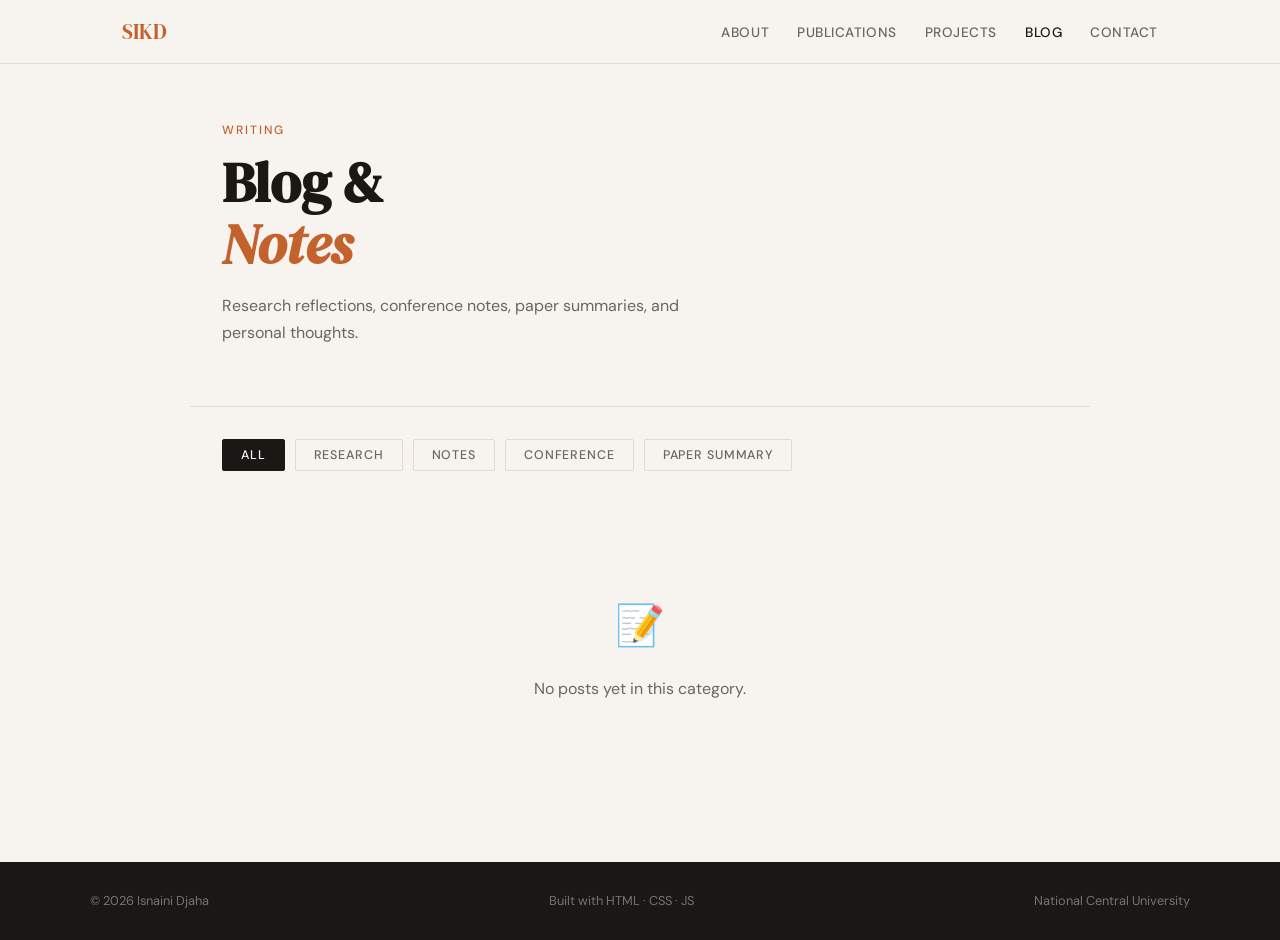
==== blog.html @ beffcacf "Add files via upload" ====
<!DOCTYPE html>
<html lang="en">
<head>
  <meta charset="UTF-8"/>
  <meta name="viewport" content="width=device-width, initial-scale=1.0"/>
  <title>Blog & Notes — Isnaini Djaha</title>
  <link href="https://fonts.googleapis.com/css2?family=DM+Serif+Display:ital@0;1&family=DM+Sans:wght@300;400;500&display=swap" rel="stylesheet"/>
  <style>
    :root {
      --cream: #F7F4EF;
      --ink: #1A1814;
      --muted: #6B6560;
      --accent: #C4622D;
      --accent2: #2D5FA8;
      --border: #E0DAD2;
      --card-bg: #FFFFFF;
      --alt-bg: #F0EBE3;
      --serif: 'DM Serif Display', Georgia, serif;
      --sans: 'DM Sans', sans-serif;
      --max-w: 900px;
    }
    *, *::before, *::after { box-sizing: border-box; margin: 0; padding: 0; }
    html { scroll-behavior: smooth; }
    body { font-family: var(--sans); background: var(--cream); color: var(--ink); line-height: 1.7; }

    /* NAV */
    nav {
      position: fixed; top: 0; left: 0; right: 0; z-index: 100;
      background: rgba(247,244,239,0.92); backdrop-filter: blur(10px);
      border-bottom: 1px solid var(--border); height: 64px;
    }
    .nav-inner {
      max-width: 1100px; margin: 0 auto; padding: 0 32px;
      height: 100%; display: flex; align-items: center; justify-content: space-between;
    }
    .nav-logo { font-family: var(--serif); font-size: 1.3rem; color: var(--accent); text-decoration: none; }
    .nav-links { display: flex; gap: 28px; list-style: none; }
    .nav-links a { font-size: 0.85rem; font-weight: 500; letter-spacing: 0.04em; text-transform: uppercase; color: var(--muted); text-decoration: none; transition: color 0.2s; }
    .nav-links a:hover, .nav-links a.active { color: var(--ink); }

    /* HEADER */
    .page-header {
      padding: 120px 32px 60px;
      max-width: var(--max-w); margin: 0 auto;
      border-bottom: 1px solid var(--border);
    }
    .page-label { font-size: 0.75rem; letter-spacing: 0.16em; text-transform: uppercase; color: var(--accent); font-weight: 500; margin-bottom: 12px; }
    .page-title { font-family: var(--serif); font-size: clamp(2.2rem, 5vw, 3.5rem); line-height: 1.1; margin-bottom: 16px; }
    .page-title em { font-style: italic; color: var(--accent); }
    .page-desc { color: var(--muted); font-size: 1rem; max-width: 500px; }

    /* FILTERS */
    .filters {
      max-width: var(--max-w); margin: 0 auto;
      padding: 32px 32px 0;
      display: flex; gap: 10px; flex-wrap: wrap;
    }
    .filter-btn {
      padding: 7px 18px; border-radius: 2px;
      border: 1.5px solid var(--border);
      background: transparent; cursor: pointer;
      font-family: var(--sans); font-size: 0.78rem;
      font-weight: 500; letter-spacing: 0.07em;
      text-transform: uppercase; color: var(--muted);
      transition: all 0.2s;
    }
    .filter-btn:hover { border-color: var(--ink); color: var(--ink); }
    .filter-btn.active { background: var(--ink); color: var(--cream); border-color: var(--ink); }

    /* POSTS */
    .posts-container { max-width: var(--max-w); margin: 0 auto; padding: 40px 32px 80px; }
    .empty-state { text-align: center; padding: 80px 0; color: var(--muted); font-size: 1rem; }
    .empty-state span { font-size: 2.5rem; display: block; margin-bottom: 16px; }

    /* POST CARD */
    .post-card {
      border-bottom: 1px solid var(--border);
      padding: 36px 0;
      cursor: pointer;
      transition: all 0.2s;
    }
    .post-card:first-child { border-top: 1px solid var(--border); }
    .post-card:hover .post-title { color: var(--accent); }
    .post-meta { display: flex; align-items: center; gap: 16px; margin-bottom: 12px; }
    .post-category {
      font-size: 0.7rem; letter-spacing: 0.1em; text-transform: uppercase;
      padding: 3px 10px; border-radius: 2px; font-weight: 500;
    }
    .cat-research { background: #EAF0F8; color: var(--accent2); }
    .cat-notes { background: #FFF3EE; color: var(--accent); }
    .cat-conference { background: #F0F5EA; color: #3A7D2C; }
    .cat-paper { background: #F5F0FA; color: #6B35A8; }
    .post-date { font-size: 0.82rem; color: var(--muted); }
    .post-title { font-family: var(--serif); font-size: 1.4rem; margin-bottom: 10px; line-height: 1.3; transition: color 0.2s; }
    .post-excerpt { font-size: 0.92rem; color: var(--muted); line-height: 1.7; margin-bottom: 14px; display: -webkit-box; -webkit-line-clamp: 2; -webkit-box-orient: vertical; overflow: hidden; }
    .post-read-more { font-size: 0.8rem; font-weight: 500; letter-spacing: 0.06em; text-transform: uppercase; color: var(--accent); }

    /* FULL POST MODAL */
    .modal-overlay {
      display: none; position: fixed; inset: 0;
      background: rgba(26,24,20,0.6); z-index: 200;
      backdrop-filter: blur(4px);
      align-items: flex-start; justify-content: center;
      padding: 40px 20px; overflow-y: auto;
    }
    .modal-overlay.open { display: flex; }
    .modal {
      background: var(--cream); max-width: 720px; width: 100%;
      border-radius: 4px; padding: 52px;
      position: relative; margin: auto;
      animation: slideUp 0.3s ease;
    }
    @keyframes slideUp { from { opacity:0; transform: translateY(20px); } to { opacity:1; transform: translateY(0); } }
    .modal-close {
      position: absolute; top: 20px; right: 24px;
      background: none; border: none; font-size: 1.5rem;
      cursor: pointer; color: var(--muted); line-height: 1;
      transition: color 0.2s;
    }
    .modal-close:hover { color: var(--ink); }
    .modal-category { margin-bottom: 16px; }
    .modal-title { font-family: var(--serif); font-size: 2rem; line-height: 1.2; margin-bottom: 12px; }
    .modal-date { font-size: 0.85rem; color: var(--muted); margin-bottom: 32px; padding-bottom: 32px; border-bottom: 1px solid var(--border); }
    .modal-body { font-size: 1rem; line-height: 1.85; color: #2A2824; white-space: pre-wrap; }

    /* FOOTER */
    footer { background: var(--ink); color: rgba(255,255,255,0.4); padding: 28px 32px; }
    .footer-inner { max-width: 1100px; margin: 0 auto; display: flex; justify-content: space-between; font-size: 0.8rem; }

    @media (max-width: 640px) {
      .modal { padding: 32px 24px; }
      .nav-links { display: none; }
      .footer-inner { flex-direction: column; gap: 8px; }
    }
  </style>
</head>
<body>

  <nav>
    <div class="nav-inner">
      <a href="index.html" class="nav-logo">SIKD</a>
      <ul class="nav-links">
        <li><a href="index.html#about">About</a></li>
        <li><a href="index.html#publications">Publications</a></li>
        <li><a href="index.html#projects">Projects</a></li>
        <li><a href="blog.html" class="active">Blog</a></li>
        <li><a href="index.html#contact">Contact</a></li>
      </ul>
    </div>
  </nav>

  <div class="page-header">
    <div class="page-label">Writing</div>
    <h1 class="page-title">Blog &<br/><em>Notes</em></h1>
    <p class="page-desc">Research reflections, conference notes, paper summaries, and personal thoughts.</p>
  </div>

  <div class="filters" id="filters">
    <button class="filter-btn active" data-filter="all">All</button>
    <button class="filter-btn" data-filter="research">Research</button>
    <button class="filter-btn" data-filter="notes">Notes</button>
    <button class="filter-btn" data-filter="conference">Conference</button>
    <button class="filter-btn" data-filter="paper">Paper Summary</button>
  </div>

  <div class="posts-container" id="posts-container">
    <div class="empty-state" id="empty-state" style="display:none;">
      <span>📝</span>
      No posts yet in this category.
    </div>
  </div>

  <!-- MODAL -->
  <div class="modal-overlay" id="modal-overlay">
    <div class="modal" id="modal">
      <button class="modal-close" id="modal-close">×</button>
      <div class="modal-category" id="modal-category"></div>
      <h2 class="modal-title" id="modal-title"></h2>
      <div class="modal-date" id="modal-date"></div>
      <div class="modal-body" id="modal-body"></div>
    </div>
  </div>

  <footer>
    <div class="footer-inner">
      <span>© 2026 Isnaini Djaha</span>
      <span>Built with HTML · CSS · JS</span>
      <span>National Central University</span>
    </div>
  </footer>

  <script>
    // ── Category styling ──
    const catStyle = {
      research:   { label: 'Research',       cls: 'cat-research' },
      notes:      { label: 'Notes',          cls: 'cat-notes' },
      conference: { label: 'Conference',     cls: 'cat-conference' },
      paper:      { label: 'Paper Summary',  cls: 'cat-paper' },
    };

    // ── Load posts from posts.json (GitHub) or localStorage (local preview) ──
    let allPosts = [];
    let currentFilter = 'all';

    async function loadPosts() {
      // Try loading from posts.json first (GitHub hosted)
      try {
        const res = await fetch('posts.json');
        if (res.ok) {
          allPosts = await res.json();
        }
      } catch(e) {}

      // Merge with any localStorage posts (for local preview)
      const local = JSON.parse(localStorage.getItem('sikd_posts') || '[]');
      // Merge: local posts override/add to file posts
      local.forEach(lp => {
        if (!allPosts.find(p => p.id === lp.id)) allPosts.push(lp);
      });

      // Sort newest first
      allPosts.sort((a, b) => new Date(b.date) - new Date(a.date));
      renderPosts();
    }

    function renderPosts() {
      const container = document.getElementById('posts-container');
      const empty = document.getElementById('empty-state');
      const filtered = currentFilter === 'all'
        ? allPosts
        : allPosts.filter(p => p.category === currentFilter);

      // Clear existing cards (keep empty state)
      container.querySelectorAll('.post-card').forEach(c => c.remove());

      if (filtered.length === 0) {
        empty.style.display = 'block';
        return;
      }
      empty.style.display = 'none';

      filtered.forEach(post => {
        const card = document.createElement('div');
        card.className = 'post-card';
        const cat = catStyle[post.category] || catStyle.notes;
        const dateStr = new Date(post.date).toLocaleDateString('en-US', { year:'numeric', month:'long', day:'numeric' });
        card.innerHTML = `
          <div class="post-meta">
            <span class="post-category ${cat.cls}">${cat.label}</span>
            <span class="post-date">${dateStr}</span>
          </div>
          <h2 class="post-title">${post.title}</h2>
          <p class="post-excerpt">${post.content.substring(0, 200)}...</p>
          <span class="post-read-more">Read more →</span>
        `;
        card.addEventListener('click', () => openPost(post));
        container.appendChild(card);
      });
    }

    // ── Filters ──
    document.getElementById('filters').addEventListener('click', e => {
      if (!e.target.classList.contains('filter-btn')) return;
      document.querySelectorAll('.filter-btn').forEach(b => b.classList.remove('active'));
      e.target.classList.add('active');
      currentFilter = e.target.dataset.filter;
      renderPosts();
    });

    // ── Modal ──
    function openPost(post) {
      const cat = catStyle[post.category] || catStyle.notes;
      const dateStr = new Date(post.date).toLocaleDateString('en-US', { year:'numeric', month:'long', day:'numeric' });
      document.getElementById('modal-category').innerHTML = `<span class="post-category ${cat.cls}">${cat.label}</span>`;
      document.getElementById('modal-title').textContent = post.title;
      document.getElementById('modal-date').textContent = dateStr;
      document.getElementById('modal-body').textContent = post.content;
      document.getElementById('modal-overlay').classList.add('open');
      document.body.style.overflow = 'hidden';
    }

    document.getElementById('modal-close').addEventListener('click', closeModal);
    document.getElementById('modal-overlay').addEventListener('click', e => {
      if (e.target === document.getElementById('modal-overlay')) closeModal();
    });
    function closeModal() {
      document.getElementById('modal-overlay').classList.remove('open');
      document.body.style.overflow = '';
    }
    document.addEventListener('keydown', e => { if (e.key === 'Escape') closeModal(); });

    loadPosts();
  </script>
</body>
</html>
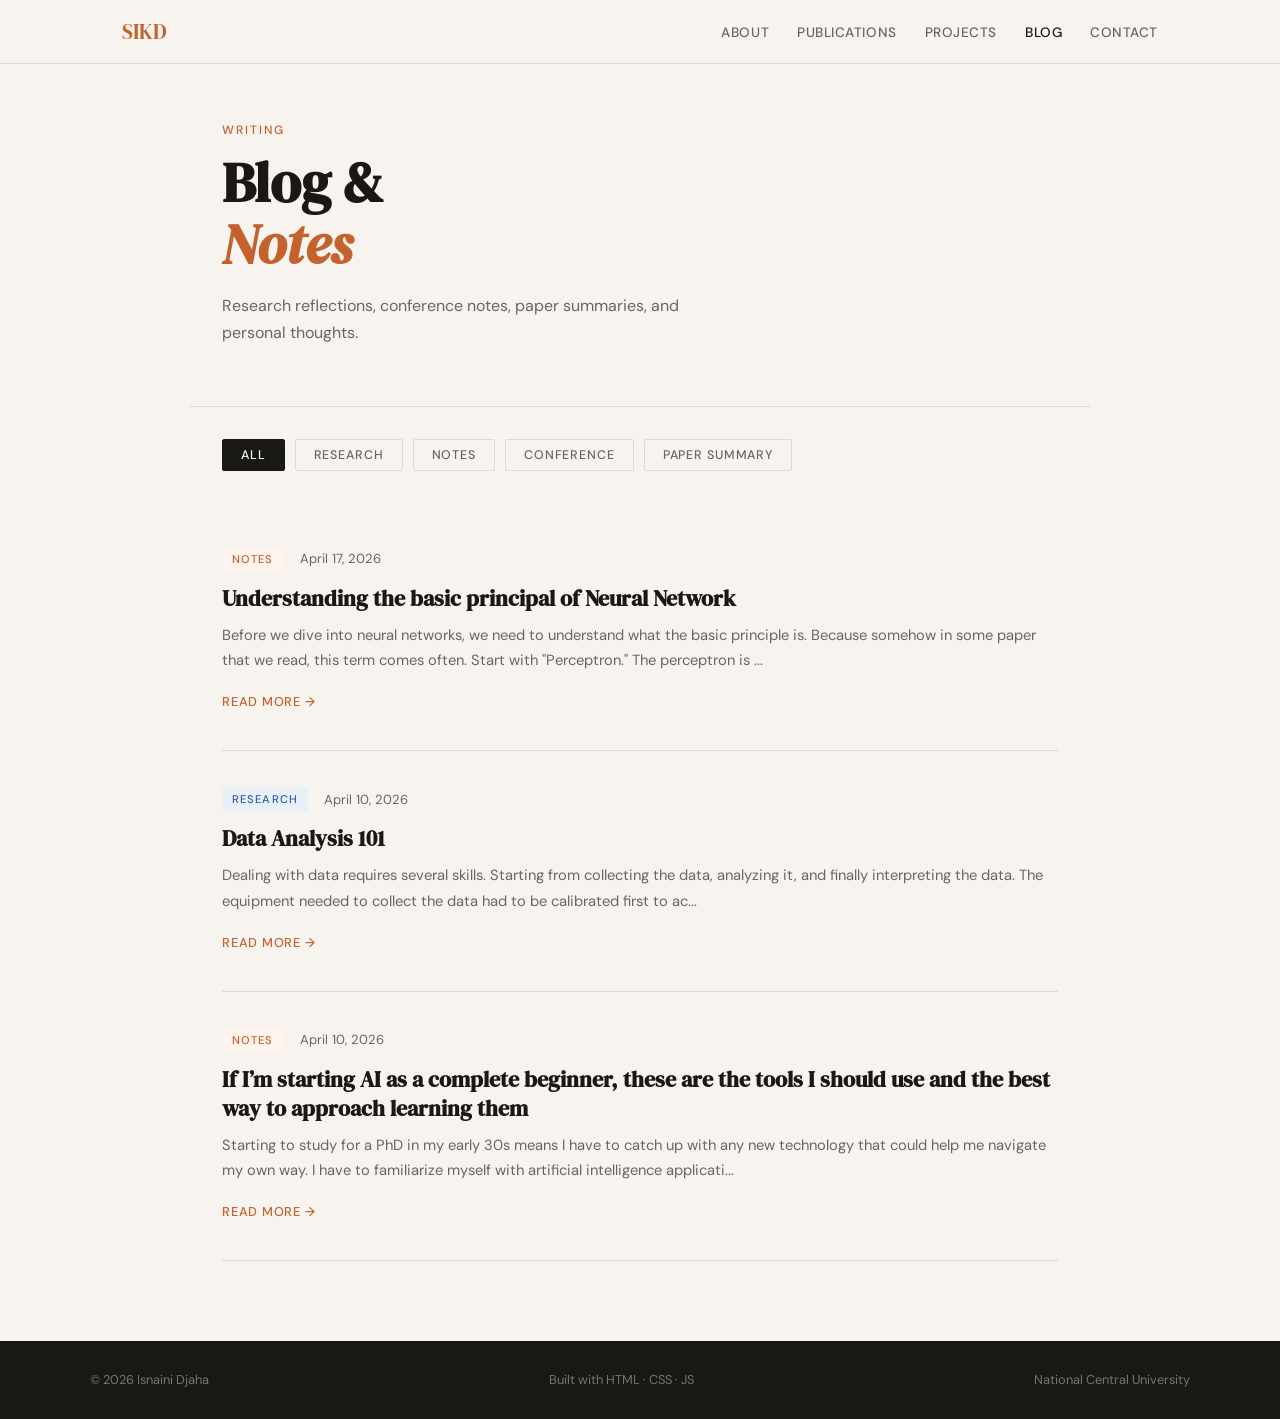
==== commit 5f5b5070: "Initial commit — portfolio site with blog Co-Authored-By: Claude Sonnet 4.6 <noreply@anthropic.com>" ====
--- a/blog.html
+++ b/blog.html
@@ -5,6 +5,14 @@
   <meta name="viewport" content="width=device-width, initial-scale=1.0"/>
   <title>Blog & Notes — Isnaini Djaha</title>
   <link href="https://fonts.googleapis.com/css2?family=DM+Serif+Display:ital@0;1&family=DM+Sans:wght@300;400;500&display=swap" rel="stylesheet"/>
+  <!-- Google tag (gtag.js) -->
+  <script async src="https://www.googletagmanager.com/gtag/js?id=G-DDK8HKDE6V"></script>
+  <script>
+    window.dataLayer = window.dataLayer || [];
+    function gtag(){dataLayer.push(arguments);}
+    gtag('js', new Date());
+    gtag('config', 'G-33BBJTZSKM');
+  </script>
   <style>
     :root {
       --cream: #F7F4EF;
@@ -121,7 +129,21 @@
     .modal-category { margin-bottom: 16px; }
     .modal-title { font-family: var(--serif); font-size: 2rem; line-height: 1.2; margin-bottom: 12px; }
     .modal-date { font-size: 0.85rem; color: var(--muted); margin-bottom: 32px; padding-bottom: 32px; border-bottom: 1px solid var(--border); }
-    .modal-body { font-size: 1rem; line-height: 1.85; color: #2A2824; white-space: pre-wrap; }
+    .modal-body { font-size: 1rem; line-height: 1.85; color: #2A2824; }
+    .modal-body p { margin-bottom: 16px; white-space: pre-wrap; }
+    .modal-body img {
+      max-width: 100%; border-radius: 4px;
+      margin: 20px 0; display: block;
+      box-shadow: 0 4px 20px rgba(0,0,0,0.1);
+    }
+    .post-link {
+      color: var(--accent2);
+      text-decoration: underline;
+      text-underline-offset: 3px;
+      word-break: break-all;
+      transition: color 0.2s;
+    }
+    .post-link:hover { color: var(--accent); }
 
     /* FOOTER */
     footer { background: var(--ink); color: rgba(255,255,255,0.4); padding: 28px 32px; }
@@ -198,22 +220,28 @@
       paper:      { label: 'Paper Summary',  cls: 'cat-paper' },
     };
 
-    // ── Load posts from posts.json (GitHub) or localStorage (local preview) ──
+    // ── Embedded posts (fallback for file:// and offline use) ──
+    const embeddedPosts = [{"id":"post_1776397547367","title":"Understanding the basic principal of Neural Network","category":"notes","date":"2026-04-17","content":"Before we dive into neural networks, we need to understand what the basic principle is. Because somehow in some paper that we read, this term comes often. \nStart with \"Perceptron.\" \nThe perceptron is the simplest form of a neural network, invented by Frank Rosenblatt in 1958. It is a single-layer binary classifier that mimics the single neuron. \nIt simply tells the neuron whether to make a yes or no decision. \n\nHow it works: it takes input (x₁, x₂, ..., xₙ); the input can be any raw data, table data, or image data; then it multiplies them by weights (w₁, w₂, ..., wₙ). Weights show how important the inputs are. Then adds a bias, passing the result through the activation function that acts as the threshold. \n\nSo the math can be as simple as\ny = (input x weight) + bias \n\nIf y>0, the output is 1 (yes)\nIf y < 0, the output is 0 (no).\n\nThis is very simple, but often our data are more complicated than this. Because a perceptron is only limited to solving only OR logic.\nIf we have more neurons that can be stacked together and learn more complex weights and have non-linear relationships, then we have a Multi-Layer Perceptron (MLP). \nMLP, just like a single perceptron, adds more input layers and has hidden layers. The breakthrough of MLP is that it can learn from past mistakes (errors) by backpropagating the error and distributing its weight around the computation in the hidden layer. The threshold (activation function) is also more nonlinear, like sigmoid or ReLU (Rectified Linear Unit), so they can learn the curved decision. \nSo, if the single perceptron is like a person trying to solve a problem, the MLP is like a team of people in an office. That is why it can be called deep learning. \n\nThe Artificial Neural Network (ANN), as we know, is basically just the umbrella term to explain the perceptron or multi-layer perceptron (MLP). Basically, the principal of ANN is the iterative process of\nForward pass - making a prediction\nLoss calculation—measure how wrong the prediction\nBackward pass - adjusting the weights to reduce the error\n\nUsually ANN is used for tabular data. Meanwhile, as we know the image data, we deal with pixel data; it's easier to process using spatial data. A Convolutional Neural Network (CNN) is designed for this. \nA convolution layer is designed to look at the pixels and use a kernel (as the filter) that slides across the image to detect features. \nThe next is pooling: it reduces the dimension of the data. \nThe structure of the CNN starts with several convolution (filter) and pooling layers and ends with a fully connected (MLP) layer to make the final decision. \n\nHow they connect to each other:\nA perceptron is a single neuron; if we combine them together, it makes a \"community\" neuron known as a Multi-Layer Perceptron (MLP). MLP, also known as Artificial Neural Network (ANN), has its flaw, which is that it is very computationally expensive for images because it tries to connect every pixel to every neuron. So CNNs were developed to be more efficient by using local receptive fields. Like we have the smarter way to \"see\" the data before processing it."},{"id":"post_1775806010053","title":"Data Analysis 101","category":"research","date":"2026-04-10","content":"Dealing with data requires several skills. Starting from collecting the data, analyzing it, and finally interpreting the data. The equipment needed to collect the data had to be calibrated first to acquire accurate results. Error analysis still needs to be performed to ensure the data's certainty. The method used to analyze the error, such as root mean square error (RMSE), calculates the percentage of error across all data obtained from the equipment.\nSecond, in data analysis several processes need to proceed before. data preprocessing, including data cleaning, or just simply move or convert the data into the required format. This process can't be underestimated. \nI think this process needed to be done correctly before further analysis. Depending on the software/tools where you want to process the data in a statistical manner, the data format should be prepared accordingly. \nAfter preprocessing, the next step is a simple statistical analysis to determine the pattern of the data.\nMean, median, and standard deviation are the most common variables in this step. Mean usually indicates the range in which the data is most varied. It can show us useful information, but if anything happens, like outliers, this information should be considered again. \nMedian is the middle value of all data. And the most important is standard deviation. This value indicates that quartiles 1, 2, and 3 are also needed for the analysis.\nThe next level of analysis is to get the result if we want to proceed with the analysis based on the goal. \nRegression, hypothesis test, or classification. \nRegression is used to predict something based on the known variable. This prediction can be used as a tool to obtain future results based on the past data. Or else, to get the relationship between variables. \nHypothesis tests (like T-tests) are useful to know the relationship between 2 or more variables, if one variable is statistically significant to another or not. Sometimes it can also be used to compare before and after data. \n\nA classification test is used to classify the data according to the pattern or standard needed, usually with some range of value produced by other standards.\n\nThese data analyses should be performed and visualized in a way that can be understood easily. So, data interpretation and visualization are the next steps after data analysis. \nBar charts, scatter plots, pie charts, line charts, and histograms are the common ways to show data and are easily interpreted. The way the chart showed also affected the result. Color, consistency of the format, font, and another detail in the chart can easily affect the reader. \n\nData analysis can be done using several software programs. The most popular one is Microsoft Excel; the next popular is SPSS (IBM). But I personally prefer Python libraries like Pandas, Matplotlib, or NumPy to do the analysis for me. \nIt all depends on what kind of data you need to analyze and which skills you have. It is easy to start with Mic. Excel is very user-friendly; the tools are easy, and the formula is simple. But the visualization is limited but very advantageous in the preprocessing time. \n\nIn conclusion, data analysis consists of data collection, data preprocessing, data analysis, and data visualization. Each step should be done correctly in the right manner."},{"id":"post_1775803987467","title":"If I'm starting AI as a complete beginner, these are the tools I should use and the best way to approach learning them","category":"notes","date":"2026-04-10","content":"Starting to study for a PhD in my early 30s means I have to catch up with any new technology that could help me navigate my own way. I have to familiarize myself with artificial intelligence applications in my field as soon as possible. \nMeanwhile, I have zero programming skills and just start from total scratch. \n\nThis method is my best way of approaching if I have to restart my AI learning journey. \n1. Start with the basic tools.\nHonestly, I started learning programming in MATLAB, and then I slowly started to learn the Python language. And as we know, Python is the main language in AI. \n\n2. Use simple tools :\nI would recommend using Jupyter Notebook or Google Colab if you want to start your first code. These two are quite easy to follow and use. \n\n3. Learn machine learning before learning deep learning. \nData processing, statistical learning, regression, and classification are the main basic features that you need to study or get used to. \n\n4. Practice with a small project. \nI started using Kaggle and saw how other people do the project using a simple dataset. Then try to do my own small project using the simple machine learning mode that I study. It never hurt to start small and develop your skill. \n\nThere are so many AI LLMs like ChatGPT or Claude or even Gemini that can help you explain and simplify things. Read and make sure you understand the things that you look for."}];
+
+    // ── Load posts from posts.json (GitHub) or fallback to embedded data ──
     let allPosts = [];
     let currentFilter = 'all';
 
     async function loadPosts() {
-      // Try loading from posts.json first (GitHub hosted)
+      // Always start with embedded posts so the page is never empty
+      allPosts = embeddedPosts.slice();
+
+      // Try fetching posts.json (only works when served from a web server)
       try {
         const res = await fetch('posts.json');
         if (res.ok) {
-          allPosts = await res.json();
+          const fetched = await res.json();
+          if (fetched && fetched.length > 0) allPosts = fetched;
         }
       } catch(e) {}
 
-      // Merge with any localStorage posts (for local preview)
+      // Merge with any localStorage posts
       const local = JSON.parse(localStorage.getItem('sikd_posts') || '[]');
-      // Merge: local posts override/add to file posts
       local.forEach(lp => {
         if (!allPosts.find(p => p.id === lp.id)) allPosts.push(lp);
       });
@@ -267,6 +295,30 @@
       renderPosts();
     });
 
+    // ── Render content: images, clickable links, and plain text ──
+    function renderContent(content) {
+      const imageRegex = /^https?:\/\/\S+\.(?:jpg|jpeg|png|gif|webp|svg)(\?.*)?$/i;
+      const urlRegex = /https?:\/\/[^\s]+/g;
+      const lines = content.split('\n');
+      return lines.map(line => {
+        const trimmed = line.trim();
+        if (!trimmed) return '<br/>';
+        // Full line is an image URL
+        if (imageRegex.test(trimmed)) {
+          return `<img src="${trimmed}" alt="Post image" loading="lazy" onerror="this.style.display='none'"/>`;
+        }
+        // Full line is any other URL → clickable link block
+        if (/^https?:\/\/\S+$/.test(trimmed)) {
+          return `<p><a href="${trimmed}" target="_blank" rel="noopener noreferrer" class="post-link">${trimmed}</a></p>`;
+        }
+        // Inline URLs inside text → convert to clickable links
+        const withLinks = trimmed.replace(urlRegex, url => {
+          return `<a href="${url}" target="_blank" rel="noopener noreferrer" class="post-link">${url}</a>`;
+        });
+        return `<p>${withLinks}</p>`;
+      }).join('');
+    }
+
     // ── Modal ──
     function openPost(post) {
       const cat = catStyle[post.category] || catStyle.notes;
@@ -274,7 +326,7 @@
       document.getElementById('modal-category').innerHTML = `<span class="post-category ${cat.cls}">${cat.label}</span>`;
       document.getElementById('modal-title').textContent = post.title;
       document.getElementById('modal-date').textContent = dateStr;
-      document.getElementById('modal-body').textContent = post.content;
+      document.getElementById('modal-body').innerHTML = renderContent(post.content);
       document.getElementById('modal-overlay').classList.add('open');
       document.body.style.overflow = 'hidden';
     }
